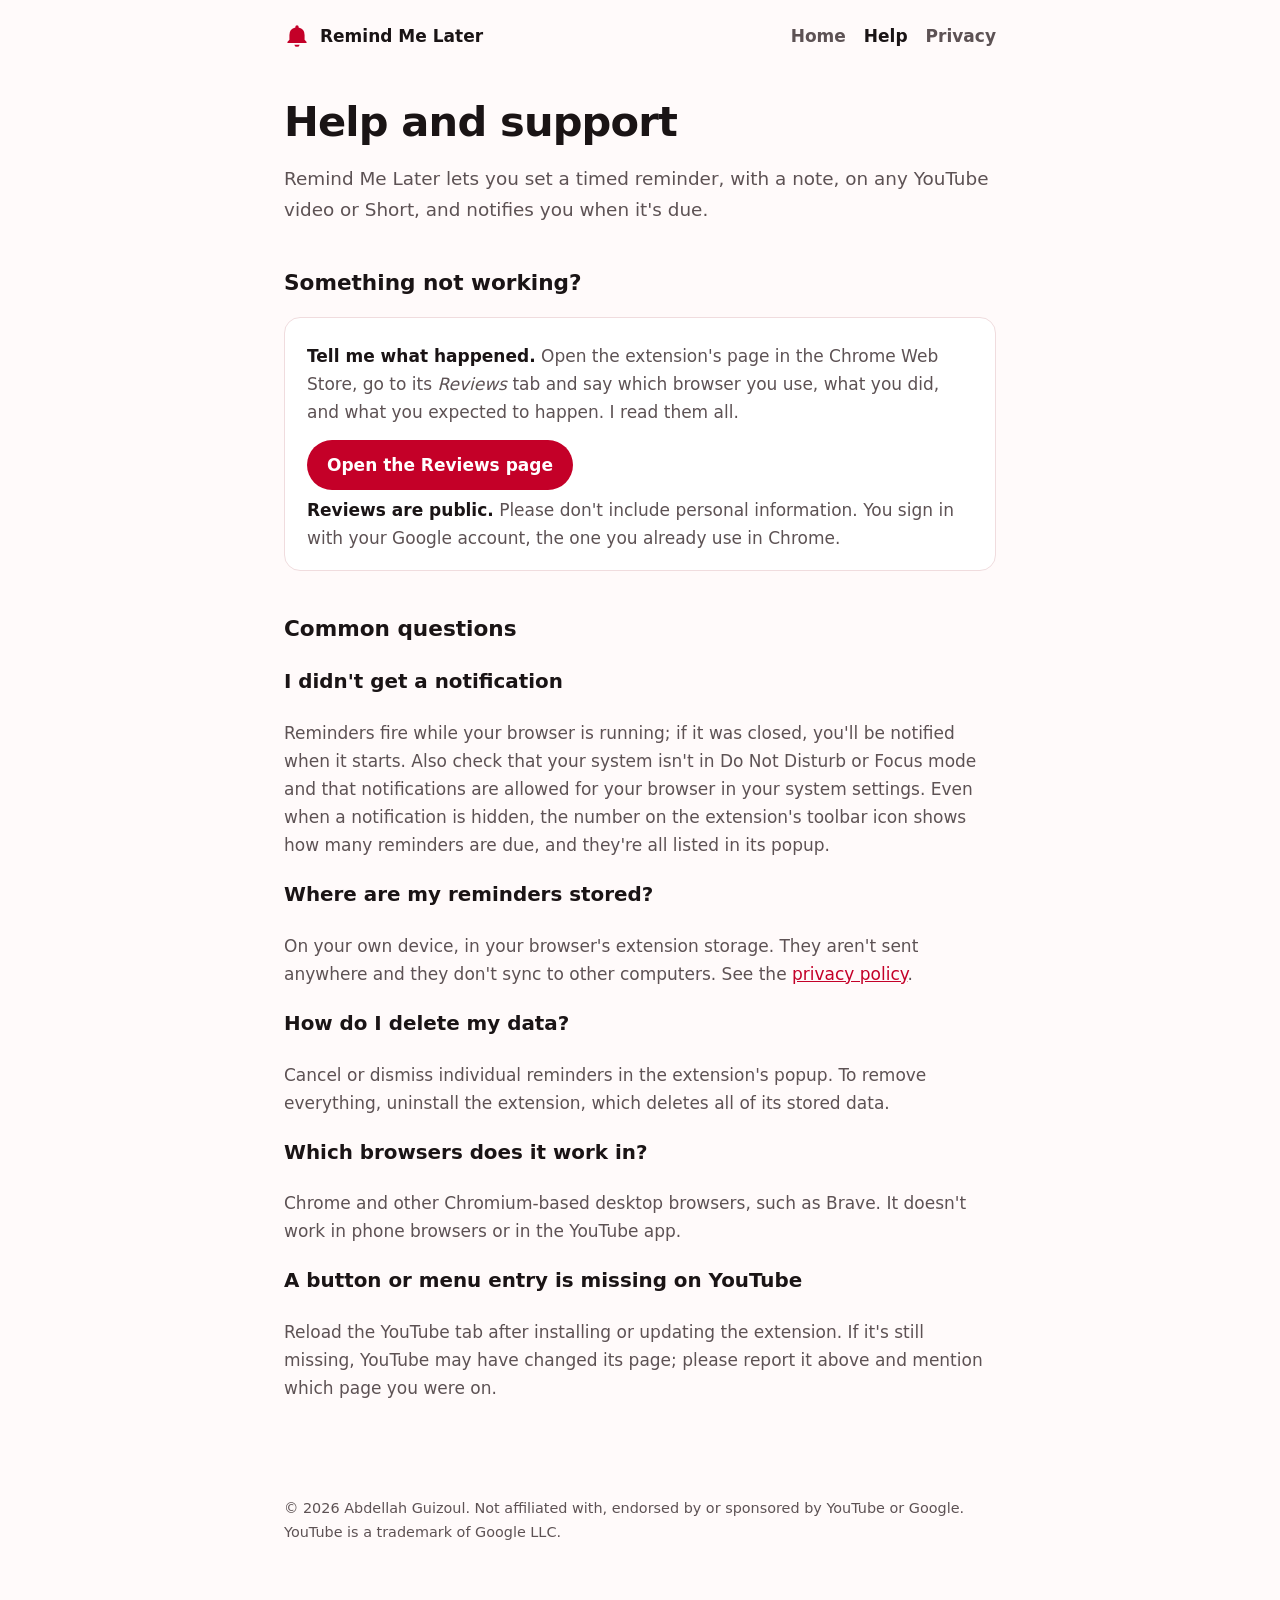
==== help.html @ 3607dec7 "Home page is the welcome page; help moves to help.html" ====
<!DOCTYPE html>
<html lang="en">
<head>
  <meta charset="UTF-8">
  <meta name="viewport" content="width=device-width, initial-scale=1">
  <meta name="color-scheme" content="light dark">
  <title>Remind Me Later: help and support</title>
  <meta name="description" content="Help for the Remind Me Later browser extension, which sets timed reminders on YouTube videos and Shorts.">
  <link rel="stylesheet" href="style.css">
</head>
<body>
  <header>
    <a class="brand" href="./"><svg viewBox="0 0 24 24" aria-hidden="true"><path d="M12 22a2.5 2.5 0 0 0 2.45-2h-4.9A2.5 2.5 0 0 0 12 22Zm7-6.5V11a7 7 0 0 0-5.5-6.84V3.5a1.5 1.5 0 0 0-3 0v.66A7 7 0 0 0 5 11v4.5L3.3 17.2a.75.75 0 0 0 .53 1.3h16.34a.75.75 0 0 0 .53-1.3L19 15.5Z"/></svg>Remind Me Later</a>
    <nav aria-label="Pages"><a href="./">Home</a><a href="help.html" aria-current="page">Help</a><a href="privacy.html">Privacy</a></nav>
  </header>
  <main>
    <h1>Help and support</h1>
    <p class="lead">Remind Me Later lets you set a timed reminder, with a note, on any YouTube video or Short, and notifies you when it's due.</p>

    <h2>Something not working?</h2>
    <div class="card">
      <p><strong>Tell me what happened.</strong> Open the extension's page in the Chrome Web Store, go to its <em>Reviews</em> tab and say which browser you use, what you did, and what you expected to happen. I read them all.</p>
      <p><a class="button" data-link="reviews" target="_blank" rel="noopener noreferrer" hidden>Open the Reviews page</a></p>
      <p><strong>Reviews are public.</strong> Please don't include personal information. You sign in with your Google account, the one you already use in Chrome.</p>
    </div>

    <h2>Common questions</h2>

    <h3>I didn't get a notification</h3>
    <p>Reminders fire while your browser is running; if it was closed, you'll be notified when it starts. Also check that your system isn't in Do Not Disturb or Focus mode and that notifications are allowed for your browser in your system settings. Even when a notification is hidden, the number on the extension's toolbar icon shows how many reminders are due, and they're all listed in its popup.</p>

    <h3>Where are my reminders stored?</h3>
    <p>On your own device, in your browser's extension storage. They aren't sent anywhere and they don't sync to other computers. See the <a href="privacy.html">privacy policy</a>.</p>

    <h3>How do I delete my data?</h3>
    <p>Cancel or dismiss individual reminders in the extension's popup. To remove everything, uninstall the extension, which deletes all of its stored data.</p>

    <h3>Which browsers does it work in?</h3>
    <p>Chrome and other Chromium-based desktop browsers, such as Brave. It doesn't work in phone browsers or in the YouTube app.</p>

    <h3>A button or menu entry is missing on YouTube</h3>
    <p>Reload the YouTube tab after installing or updating the extension. If it's still missing, YouTube may have changed its page; please report it above and mention which page you were on.</p>
  </main>
  <footer>
    <p>© 2026 Abdellah Guizoul. Not affiliated with, endorsed by or sponsored by YouTube or Google. YouTube is a trademark of Google LLC.</p>
  </footer>
</body>
</html>
---- style.css ----
:root { --accent: #c40028; --bg: #fffafa; --text: #1a1415; --muted: #5d5254; --card: #fff; --border: #f0dcde; color-scheme: light; }
@media (prefers-color-scheme: dark) {
  :root { --accent: #ff4e63; --bg: #0f0c0d; --text: #f5f0f1; --muted: #b5a9ac; --card: #191415; --border: #2f2427; color-scheme: dark; }
}
* { box-sizing: border-box; }
body { margin: 0; background: var(--bg); color: var(--text); font: 17px/1.65 system-ui, -apple-system, "Segoe UI", Roboto, Arial, sans-serif; }
a { color: var(--accent); }
header { max-width: 760px; margin: 0 auto; padding: 22px 24px 0; display: flex; flex-wrap: wrap; align-items: center; justify-content: space-between; gap: 12px; }
.brand { display: inline-flex; align-items: center; gap: 10px; font-weight: 800; color: var(--text); text-decoration: none; }
.brand svg { width: 26px; height: 26px; fill: var(--accent); }
nav { display: flex; gap: 18px; }
nav a { color: var(--muted); text-decoration: none; font-weight: 600; }
nav a[aria-current="page"], nav a:hover { color: var(--text); }
main { max-width: 760px; margin: 0 auto; padding: 24px 24px 64px; }
h1 { font-size: clamp(2rem, 5vw, 2.6rem); line-height: 1.15; letter-spacing: -.02em; margin: 24px 0 8px; }
h2 { font-size: 1.35rem; margin: 40px 0 8px; }
p, li { color: var(--muted); }
strong { color: var(--text); }
.lead { font-size: 1.15rem; }
.meta { font-size: .95rem; }
.card { background: var(--card); border: 1px solid var(--border); border-radius: 16px; padding: 18px 22px; margin: 16px 0; }
.card p { margin: 6px 0 0; }
.button { display: inline-block; margin-top: 8px; padding: 11px 20px; border-radius: 999px; background: var(--accent); color: #fff; font-weight: 700; text-decoration: none; }
@media (prefers-color-scheme: dark) { .button { color: #1a0b0e; } }
table { width: 100%; border-collapse: collapse; margin: 12px 0; font-size: .95rem; }
th, td { text-align: left; padding: 10px 12px; border-bottom: 1px solid var(--border); vertical-align: top; }
th { color: var(--text); }
td:first-child { white-space: nowrap; color: var(--text); font-family: ui-monospace, Consolas, monospace; font-size: .9rem; }
footer { max-width: 760px; margin: 0 auto; padding: 0 24px 48px; color: var(--muted); font-size: .9rem; }
:focus-visible { outline: 3px solid var(--accent); outline-offset: 3px; border-radius: 4px; }
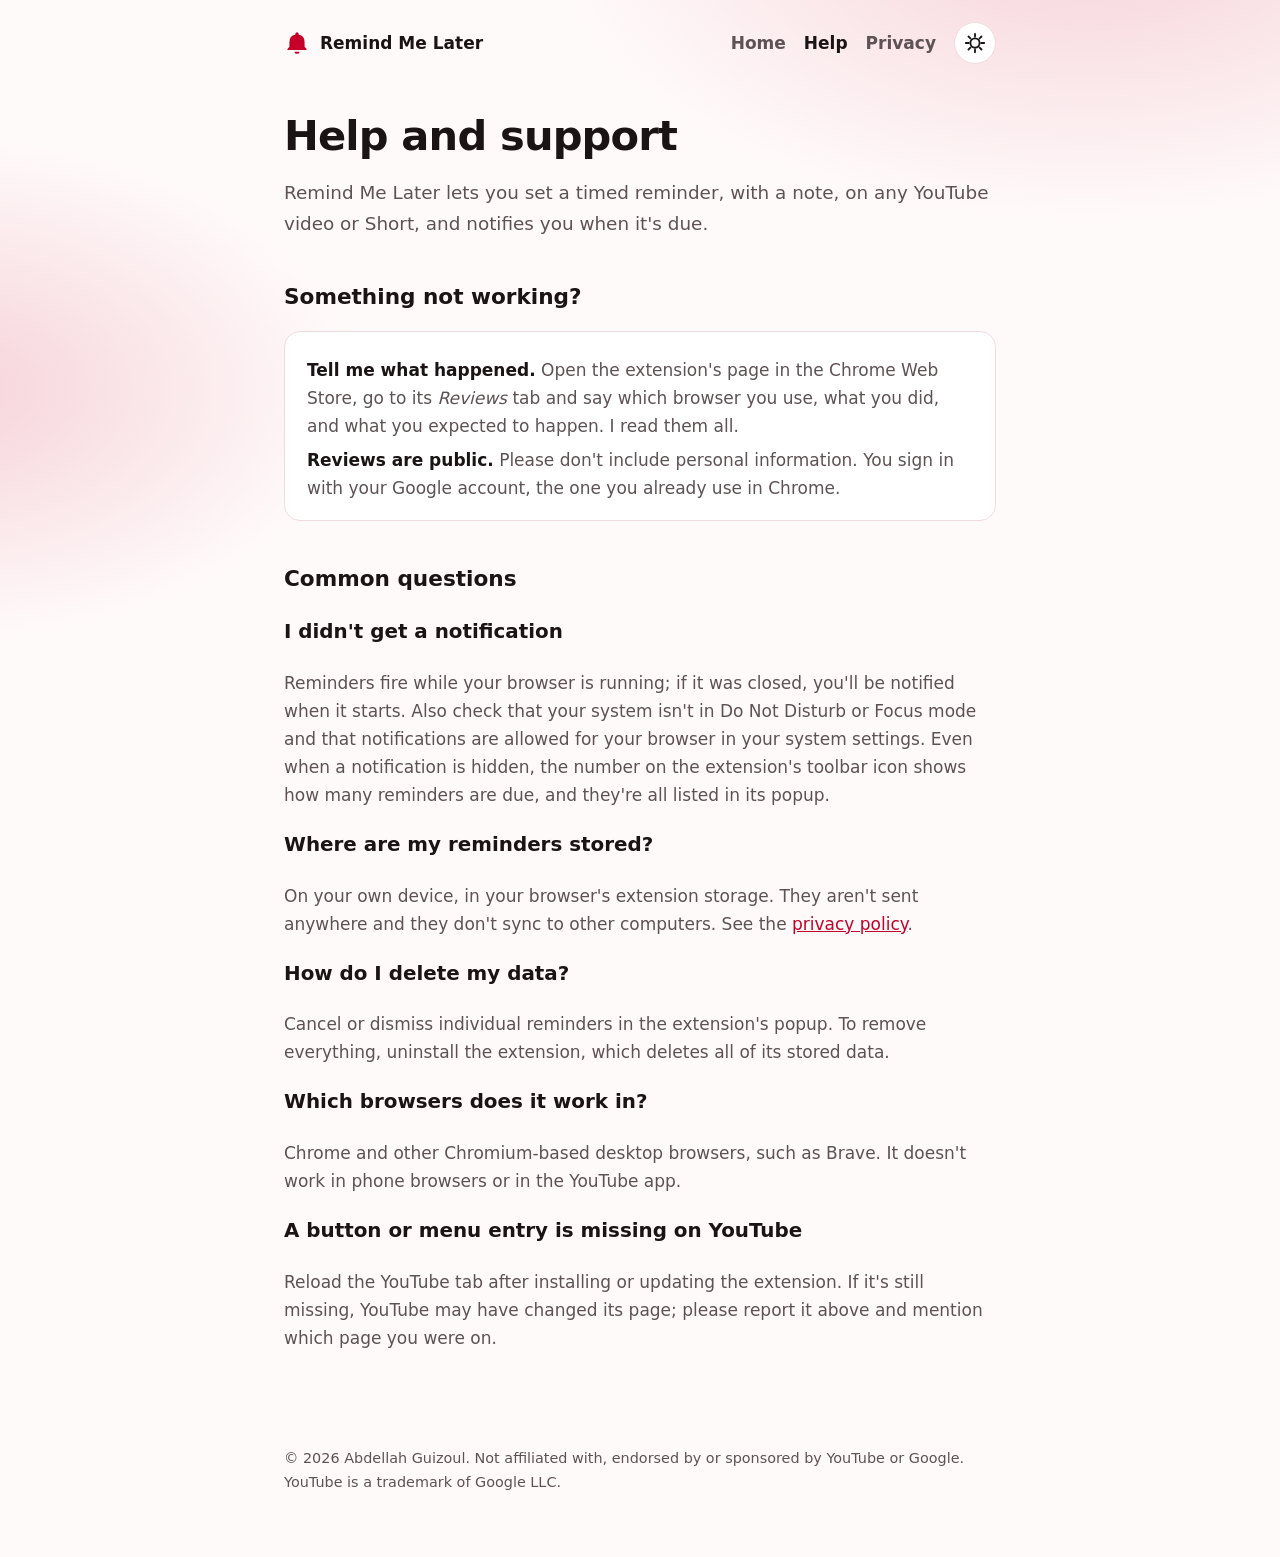
==== commit 1960a104: "Help and privacy follow the home page theme; fix hidden button" ====
--- a/help.html
+++ b/help.html
@@ -7,11 +7,18 @@
   <title>Remind Me Later: help and support</title>
   <meta name="description" content="Help for the Remind Me Later browser extension, which sets timed reminders on YouTube videos and Shorts.">
   <link rel="stylesheet" href="style.css">
+  <script src="theme.js"></script>
 </head>
 <body>
   <header>
     <a class="brand" href="./"><svg viewBox="0 0 24 24" aria-hidden="true"><path d="M12 22a2.5 2.5 0 0 0 2.45-2h-4.9A2.5 2.5 0 0 0 12 22Zm7-6.5V11a7 7 0 0 0-5.5-6.84V3.5a1.5 1.5 0 0 0-3 0v.66A7 7 0 0 0 5 11v4.5L3.3 17.2a.75.75 0 0 0 .53 1.3h16.34a.75.75 0 0 0 .53-1.3L19 15.5Z"/></svg>Remind Me Later</a>
-    <nav aria-label="Pages"><a href="./">Home</a><a href="help.html" aria-current="page">Help</a><a href="privacy.html">Privacy</a></nav>
+    <div class="bar">
+      <nav aria-label="Pages"><a href="./">Home</a><a href="help.html" aria-current="page">Help</a><a href="privacy.html">Privacy</a></nav>
+      <button id="theme" class="icon-button" type="button" aria-pressed="false" aria-label="Switch to dark mode">
+        <svg class="sun" viewBox="0 0 24 24" aria-hidden="true"><path d="M12 7a5 5 0 1 0 0 10 5 5 0 0 0 0-10Zm0-5h0v3m0 14v3M2 12h3m14 0h3M4.9 4.9 7 7m10 10 2.1 2.1M4.9 19.1 7 17M17 7l2.1-2.1" fill="none" stroke="currentColor" stroke-width="2" stroke-linecap="round"/></svg>
+        <svg class="moon" viewBox="0 0 24 24" aria-hidden="true"><path d="M20 14.5A8.5 8.5 0 0 1 9.5 4a8.5 8.5 0 1 0 10.5 10.5Z"/></svg>
+      </button>
+    </div>
   </header>
   <main>
     <h1>Help and support</h1>
@@ -44,5 +51,6 @@
   <footer>
     <p>© 2026 Abdellah Guizoul. Not affiliated with, endorsed by or sponsored by YouTube or Google. YouTube is a trademark of Google LLC.</p>
   </footer>
+  <script src="site.js" defer></script>
 </body>
 </html>
--- a/style.css
+++ b/style.css
@@ -1,9 +1,11 @@
-:root { --accent: #c40028; --bg: #fffafa; --text: #1a1415; --muted: #5d5254; --card: #fff; --border: #f0dcde; color-scheme: light; }
+:root { --accent: #c40028; --bg: #fffafa; --text: #1a1415; --muted: #5d5254; --card: #fff; --on-accent: #fff; --soft: #fbeff0; --border: #f0dcde; --glow: rgba(196, 0, 40, .16); color-scheme: light; }
 @media (prefers-color-scheme: dark) {
-  :root { --accent: #ff4e63; --bg: #0f0c0d; --text: #f5f0f1; --muted: #b5a9ac; --card: #191415; --border: #2f2427; color-scheme: dark; }
+  :root:not([data-theme="light"]) { --accent: #ff4e63; --on-accent: #1a0b0e; --bg: #0f0c0d; --text: #f5f0f1; --muted: #b5a9ac; --card: #191415; --soft: #241a1c; --border: #2f2427; --glow: rgba(255, 78, 99, .18); color-scheme: dark; }
 }
+:root[data-theme="dark"] { --accent: #ff4e63; --on-accent: #1a0b0e; --bg: #0f0c0d; --text: #f5f0f1; --muted: #b5a9ac; --card: #191415; --soft: #241a1c; --border: #2f2427; --glow: rgba(255, 78, 99, .18); color-scheme: dark; }
 * { box-sizing: border-box; }
-body { margin: 0; background: var(--bg); color: var(--text); font: 17px/1.65 system-ui, -apple-system, "Segoe UI", Roboto, Arial, sans-serif; }
+[hidden] { display: none !important; }
+body { margin: 0; background-color: var(--bg); background-image: radial-gradient(900px 500px at 85% -5%, var(--glow), transparent 60%), radial-gradient(700px 420px at -5% 25%, var(--glow), transparent 60%); background-repeat: no-repeat; color: var(--text); font: 17px/1.65 system-ui, -apple-system, "Segoe UI", Roboto, Arial, sans-serif; }
 a { color: var(--accent); }
 header { max-width: 760px; margin: 0 auto; padding: 22px 24px 0; display: flex; flex-wrap: wrap; align-items: center; justify-content: space-between; gap: 12px; }
 .brand { display: inline-flex; align-items: center; gap: 10px; font-weight: 800; color: var(--text); text-decoration: none; }
@@ -20,11 +22,18 @@
 .meta { font-size: .95rem; }
 .card { background: var(--card); border: 1px solid var(--border); border-radius: 16px; padding: 18px 22px; margin: 16px 0; }
 .card p { margin: 6px 0 0; }
-.button { display: inline-block; margin-top: 8px; padding: 11px 20px; border-radius: 999px; background: var(--accent); color: #fff; font-weight: 700; text-decoration: none; }
-@media (prefers-color-scheme: dark) { .button { color: #1a0b0e; } }
+.button { display: inline-block; margin-top: 8px; padding: 11px 20px; border-radius: 999px; background: var(--accent); color: var(--on-accent); font-weight: 700; text-decoration: none; }
 table { width: 100%; border-collapse: collapse; margin: 12px 0; font-size: .95rem; }
 th, td { text-align: left; padding: 10px 12px; border-bottom: 1px solid var(--border); vertical-align: top; }
 th { color: var(--text); }
 td:first-child { white-space: nowrap; color: var(--text); font-family: ui-monospace, Consolas, monospace; font-size: .9rem; }
 footer { max-width: 760px; margin: 0 auto; padding: 0 24px 48px; color: var(--muted); font-size: .9rem; }
 :focus-visible { outline: 3px solid var(--accent); outline-offset: 3px; border-radius: 4px; }
+
+.bar { display: flex; align-items: center; gap: 18px; }
+.icon-button { width: 42px; height: 42px; display: grid; place-items: center; border-radius: 50%; border: 1px solid var(--border); background: var(--card); color: var(--text); cursor: pointer; transition: background-color .15s ease, border-color .15s ease, color .15s ease; }
+.icon-button:hover { background: var(--soft); border-color: var(--accent); color: var(--accent); }
+.icon-button svg { width: 22px; height: 22px; grid-area: 1 / 1; fill: currentColor; }
+.icon-button .moon { display: none; }
+:root[data-theme="dark"] .icon-button .sun, .icon-button[aria-pressed="true"] .sun { display: none; }
+:root[data-theme="dark"] .icon-button .moon, .icon-button[aria-pressed="true"] .moon { display: block; }
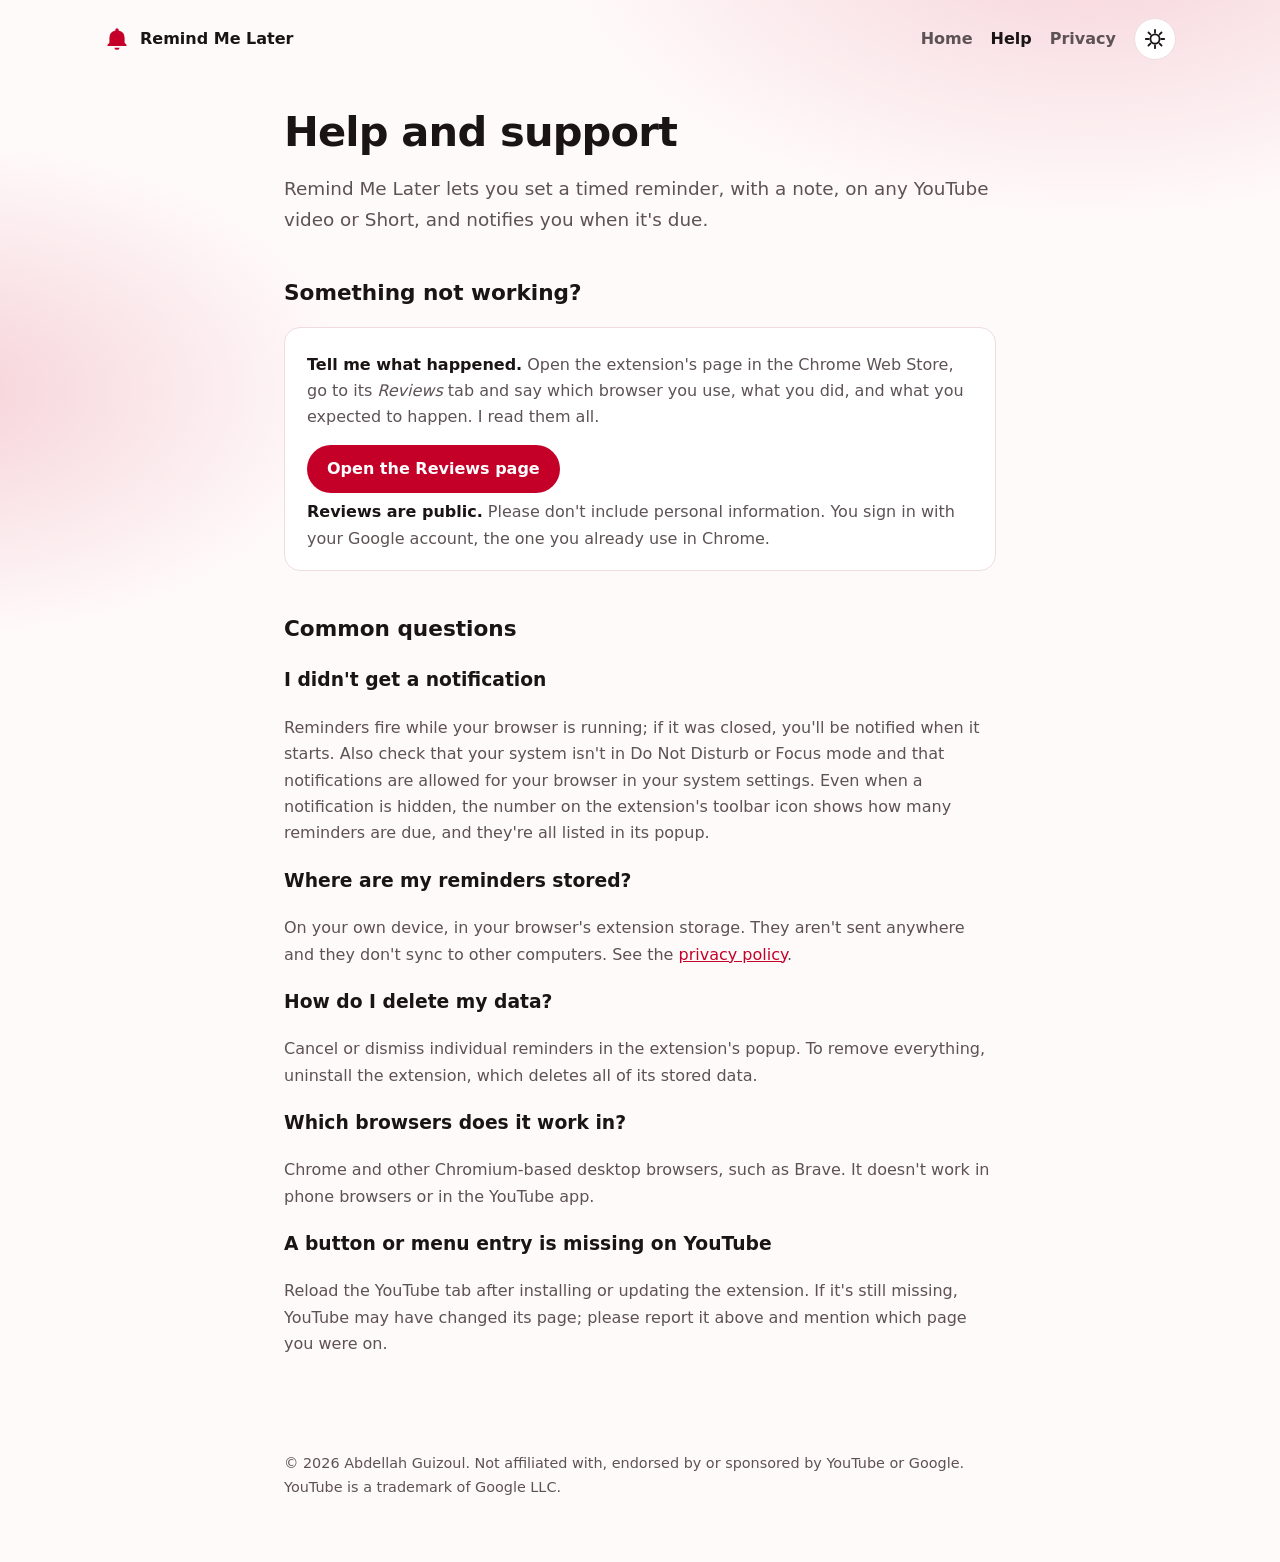
==== commit b26247c4: "Add the Add to Chrome and reviews buttons" ====
--- a/help.html
+++ b/help.html
@@ -27,7 +27,7 @@
     <h2>Something not working?</h2>
     <div class="card">
       <p><strong>Tell me what happened.</strong> Open the extension's page in the Chrome Web Store, go to its <em>Reviews</em> tab and say which browser you use, what you did, and what you expected to happen. I read them all.</p>
-      <p><a class="button" data-link="reviews" target="_blank" rel="noopener noreferrer" hidden>Open the Reviews page</a></p>
+      <p><a class="button" data-link="reviews" href="https://chromewebstore.google.com/detail/plhlfinfdnfkbdhmklbagejmmdjhkoke/reviews" target="_blank" rel="noopener noreferrer">Open the Reviews page</a></p>
       <p><strong>Reviews are public.</strong> Please don't include personal information. You sign in with your Google account, the one you already use in Chrome.</p>
     </div>
 
--- a/style.css
+++ b/style.css
@@ -5,9 +5,9 @@
 :root[data-theme="dark"] { --accent: #ff4e63; --on-accent: #1a0b0e; --bg: #0f0c0d; --text: #f5f0f1; --muted: #b5a9ac; --card: #191415; --soft: #241a1c; --border: #2f2427; --glow: rgba(255, 78, 99, .18); color-scheme: dark; }
 * { box-sizing: border-box; }
 [hidden] { display: none !important; }
-body { margin: 0; background-color: var(--bg); background-image: radial-gradient(900px 500px at 85% -5%, var(--glow), transparent 60%), radial-gradient(700px 420px at -5% 25%, var(--glow), transparent 60%); background-repeat: no-repeat; color: var(--text); font: 17px/1.65 system-ui, -apple-system, "Segoe UI", Roboto, Arial, sans-serif; }
+body { margin: 0; background-color: var(--bg); background-image: radial-gradient(900px 500px at 85% -5%, var(--glow), transparent 60%), radial-gradient(700px 420px at -5% 25%, var(--glow), transparent 60%); background-repeat: no-repeat; color: var(--text); font: 16px/1.65 system-ui, -apple-system, "Segoe UI", Roboto, Arial, sans-serif; }
 a { color: var(--accent); }
-header { max-width: 760px; margin: 0 auto; padding: 22px 24px 0; display: flex; flex-wrap: wrap; align-items: center; justify-content: space-between; gap: 12px; }
+header { max-width: 1120px; margin: 0 auto; padding: 18px 24px 0; display: flex; flex-wrap: wrap; align-items: center; justify-content: space-between; gap: 12px; }
 .brand { display: inline-flex; align-items: center; gap: 10px; font-weight: 800; color: var(--text); text-decoration: none; }
 .brand svg { width: 26px; height: 26px; fill: var(--accent); }
 nav { display: flex; gap: 18px; }
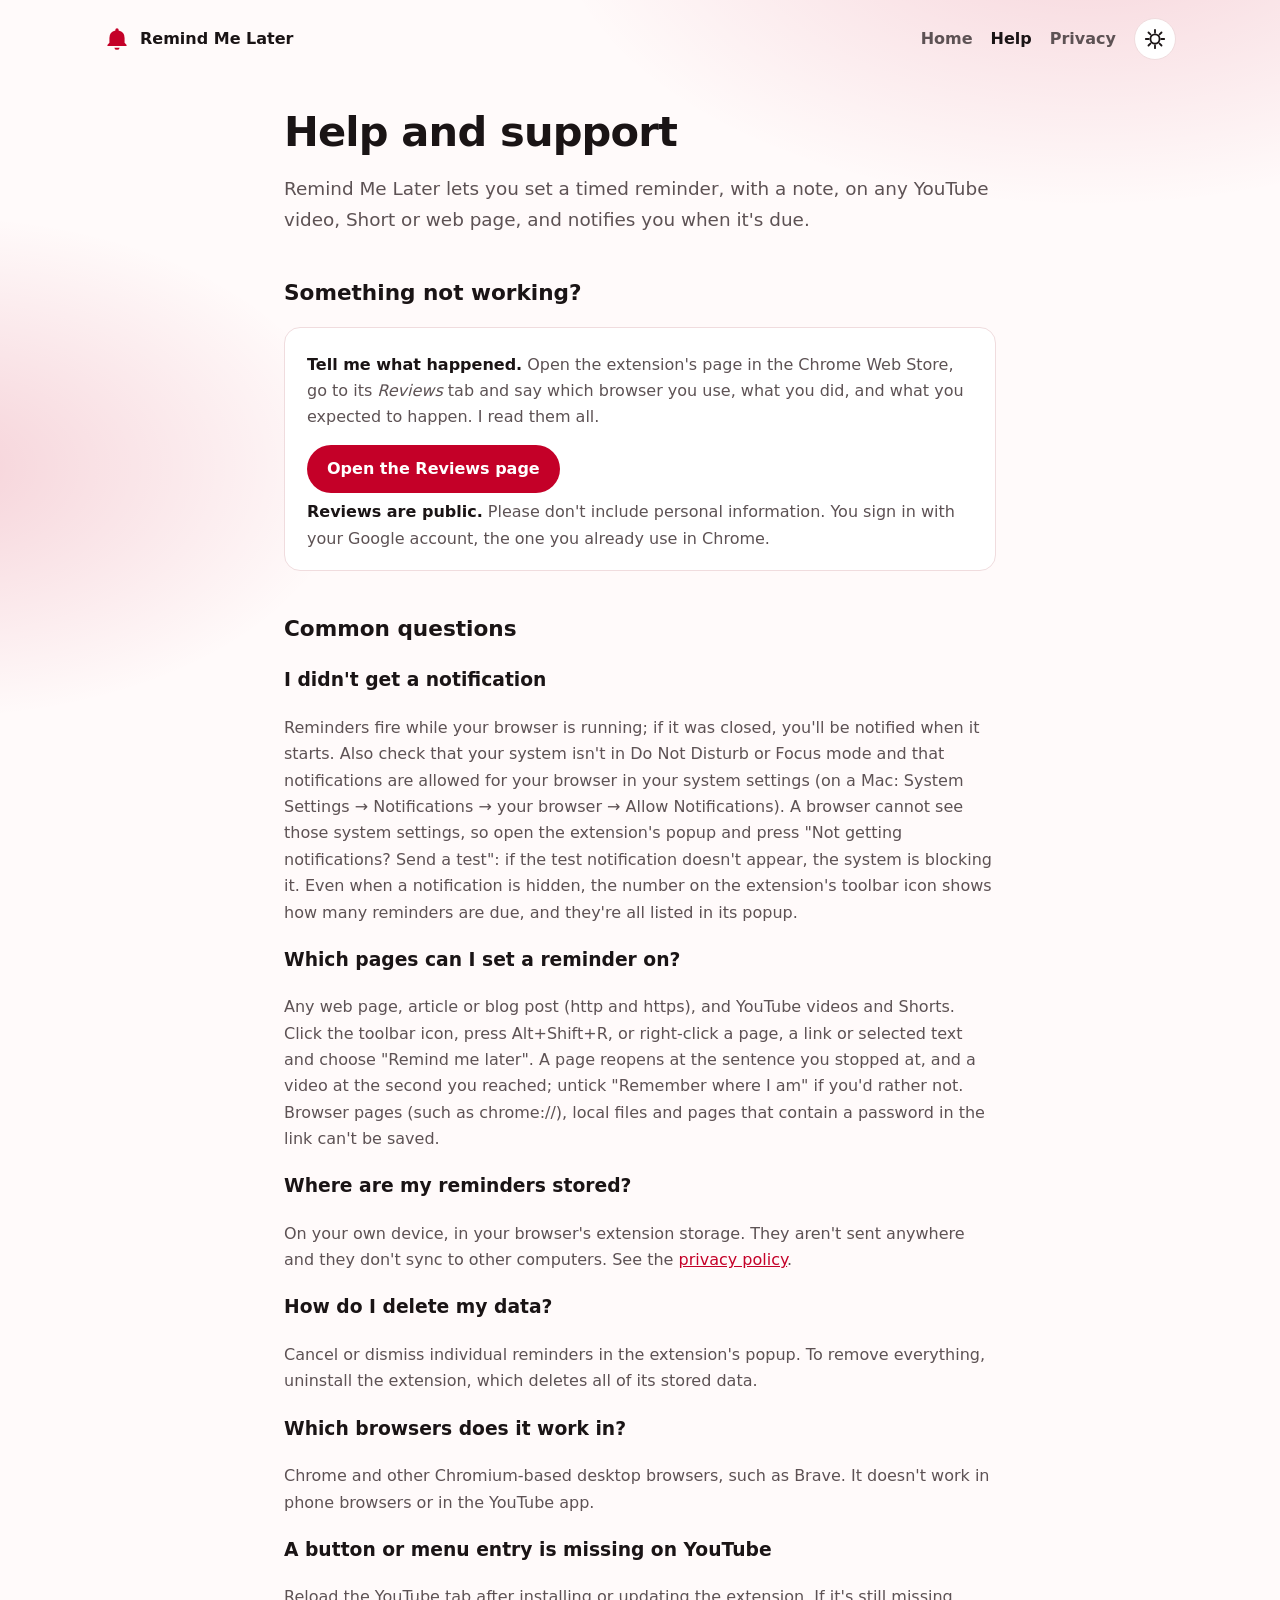
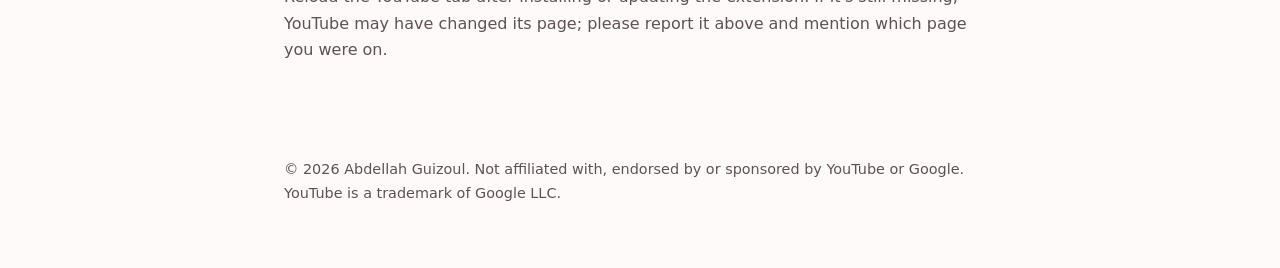
==== commit b148c9a2: "Site for version 1.1.0: reminders for any page, new icon, updated policy Home, help and privacy page" ====
--- a/help.html
+++ b/help.html
@@ -5,7 +5,7 @@
   <meta name="viewport" content="width=device-width, initial-scale=1">
   <meta name="color-scheme" content="light dark">
   <title>Remind Me Later: help and support</title>
-  <meta name="description" content="Help for the Remind Me Later browser extension, which sets timed reminders on YouTube videos and Shorts.">
+  <meta name="description" content="Help for the Remind Me Later browser extension, which sets timed reminders on YouTube videos, Shorts and web pages.">
   <link rel="stylesheet" href="style.css">
   <script src="theme.js"></script>
 </head>
@@ -22,7 +22,7 @@
   </header>
   <main>
     <h1>Help and support</h1>
-    <p class="lead">Remind Me Later lets you set a timed reminder, with a note, on any YouTube video or Short, and notifies you when it's due.</p>
+    <p class="lead">Remind Me Later lets you set a timed reminder, with a note, on any YouTube video, Short or web page, and notifies you when it's due.</p>
 
     <h2>Something not working?</h2>
     <div class="card">
@@ -34,7 +34,10 @@
     <h2>Common questions</h2>
 
     <h3>I didn't get a notification</h3>
-    <p>Reminders fire while your browser is running; if it was closed, you'll be notified when it starts. Also check that your system isn't in Do Not Disturb or Focus mode and that notifications are allowed for your browser in your system settings. Even when a notification is hidden, the number on the extension's toolbar icon shows how many reminders are due, and they're all listed in its popup.</p>
+    <p>Reminders fire while your browser is running; if it was closed, you'll be notified when it starts. Also check that your system isn't in Do Not Disturb or Focus mode and that notifications are allowed for your browser in your system settings (on a Mac: System Settings → Notifications → your browser → Allow Notifications). A browser cannot see those system settings, so open the extension's popup and press "Not getting notifications? Send a test": if the test notification doesn't appear, the system is blocking it. Even when a notification is hidden, the number on the extension's toolbar icon shows how many reminders are due, and they're all listed in its popup.</p>
+
+    <h3>Which pages can I set a reminder on?</h3>
+    <p>Any web page, article or blog post (http and https), and YouTube videos and Shorts. Click the toolbar icon, press Alt+Shift+R, or right-click a page, a link or selected text and choose "Remind me later". A page reopens at the sentence you stopped at, and a video at the second you reached; untick "Remember where I am" if you'd rather not. Browser pages (such as chrome://), local files and pages that contain a password in the link can't be saved.</p>
 
     <h3>Where are my reminders stored?</h3>
     <p>On your own device, in your browser's extension storage. They aren't sent anywhere and they don't sync to other computers. See the <a href="privacy.html">privacy policy</a>.</p>
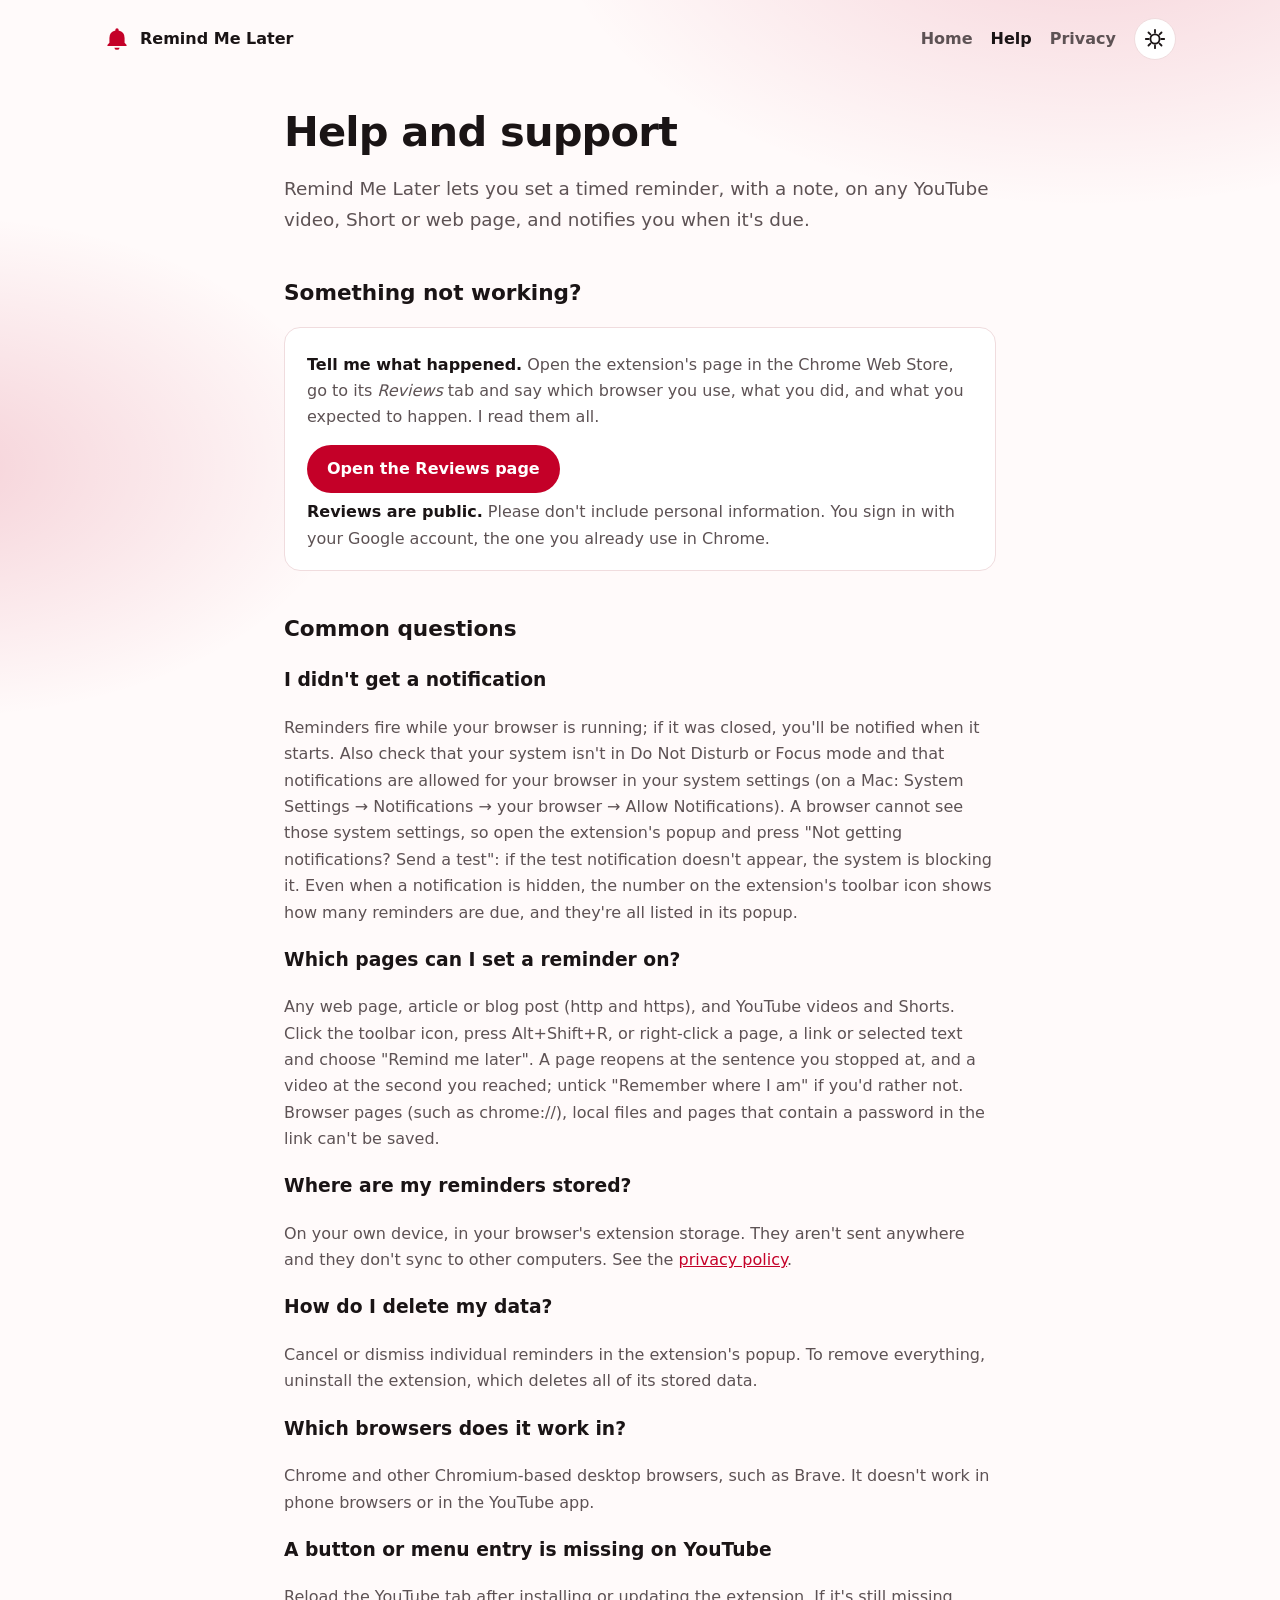
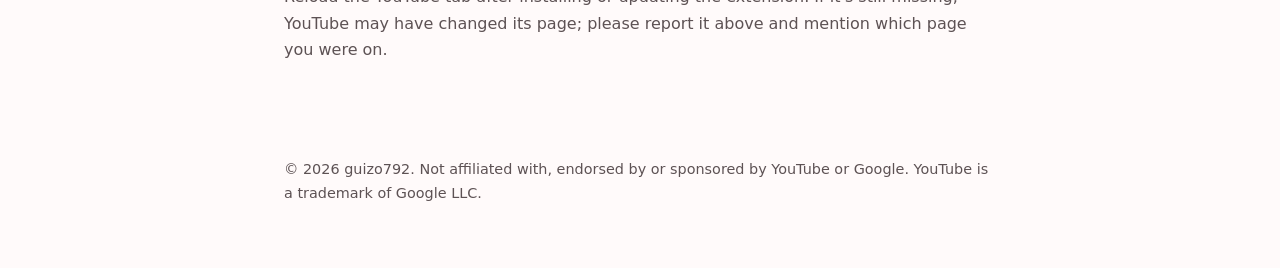
==== commit 0d36badf: "Show guizo792 as the developer name Co-Authored-By: Claude Sonnet 5.5 <noreply@anthropic.com>" ====
--- a/help.html
+++ b/help.html
@@ -52,7 +52,7 @@
     <p>Reload the YouTube tab after installing or updating the extension. If it's still missing, YouTube may have changed its page; please report it above and mention which page you were on.</p>
   </main>
   <footer>
-    <p>© 2026 Abdellah Guizoul. Not affiliated with, endorsed by or sponsored by YouTube or Google. YouTube is a trademark of Google LLC.</p>
+    <p>© 2026 guizo792. Not affiliated with, endorsed by or sponsored by YouTube or Google. YouTube is a trademark of Google LLC.</p>
   </footer>
   <script src="site.js" defer></script>
 </body>
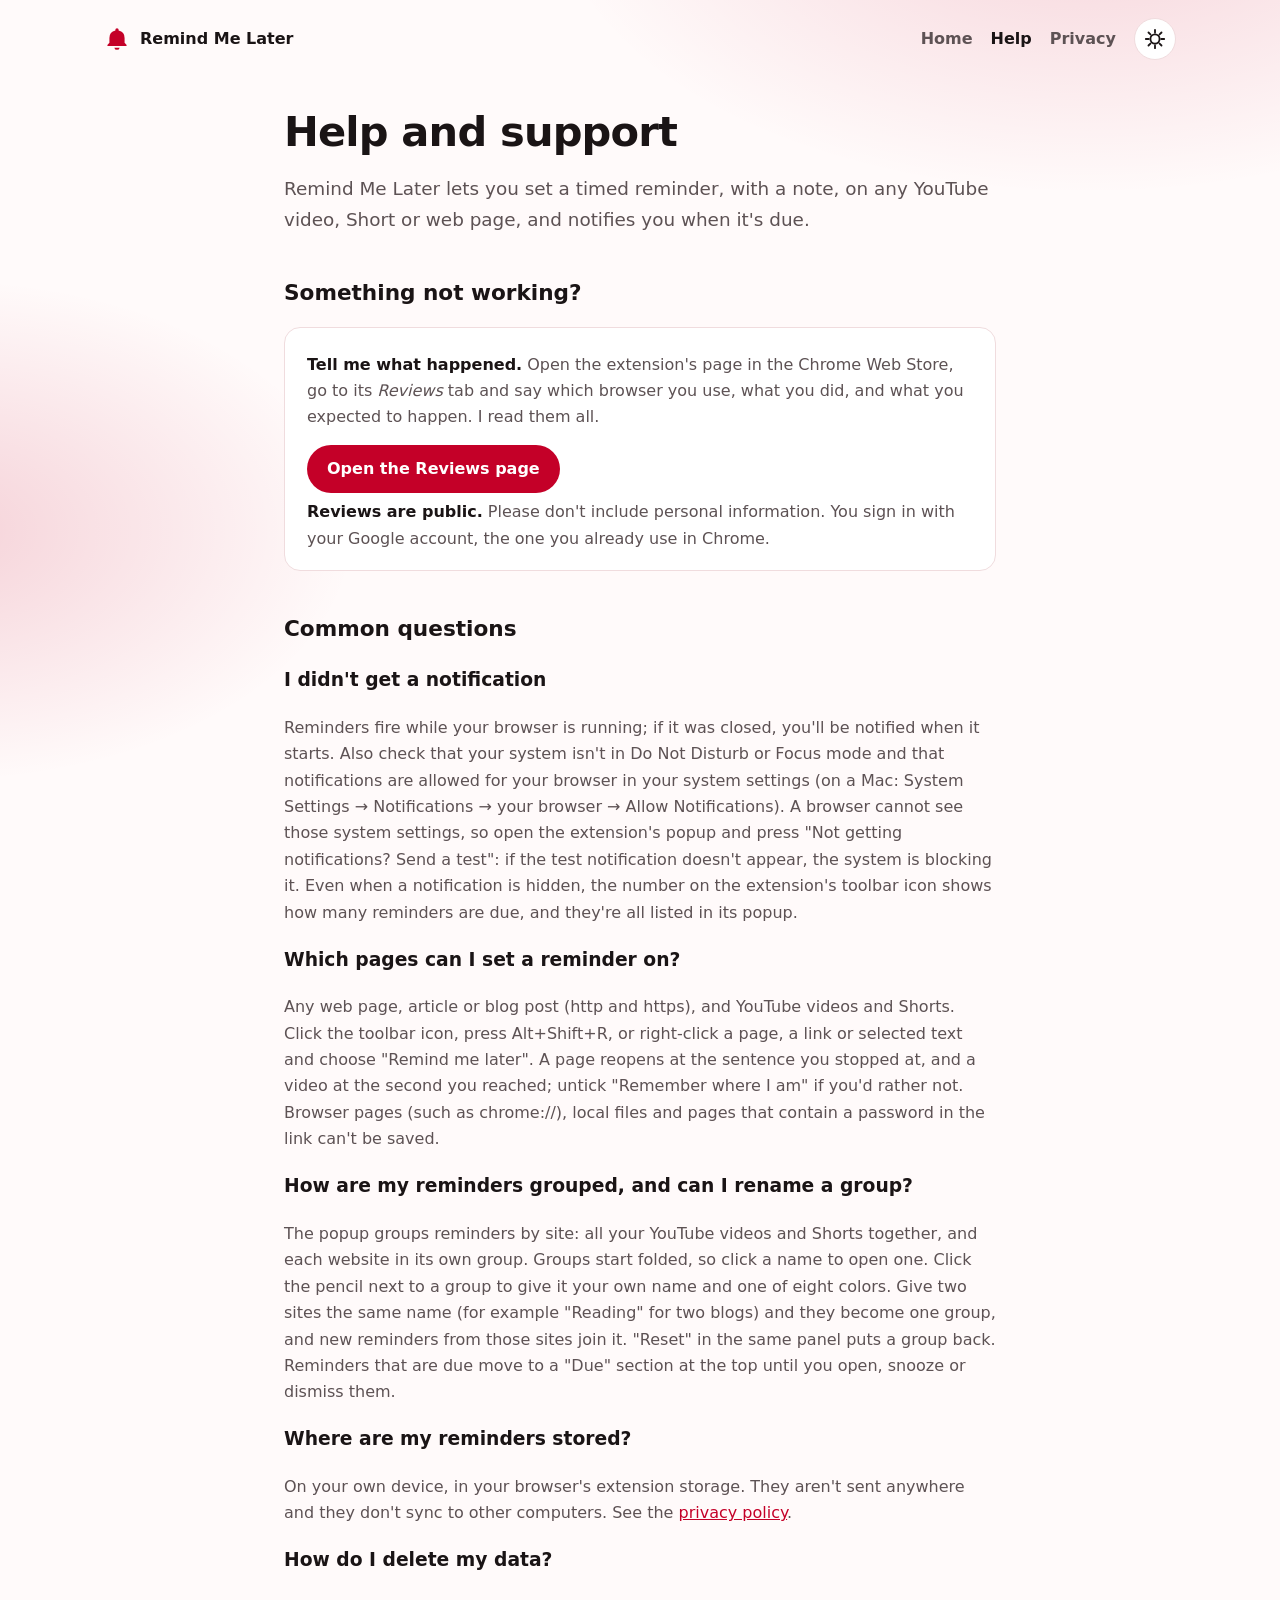
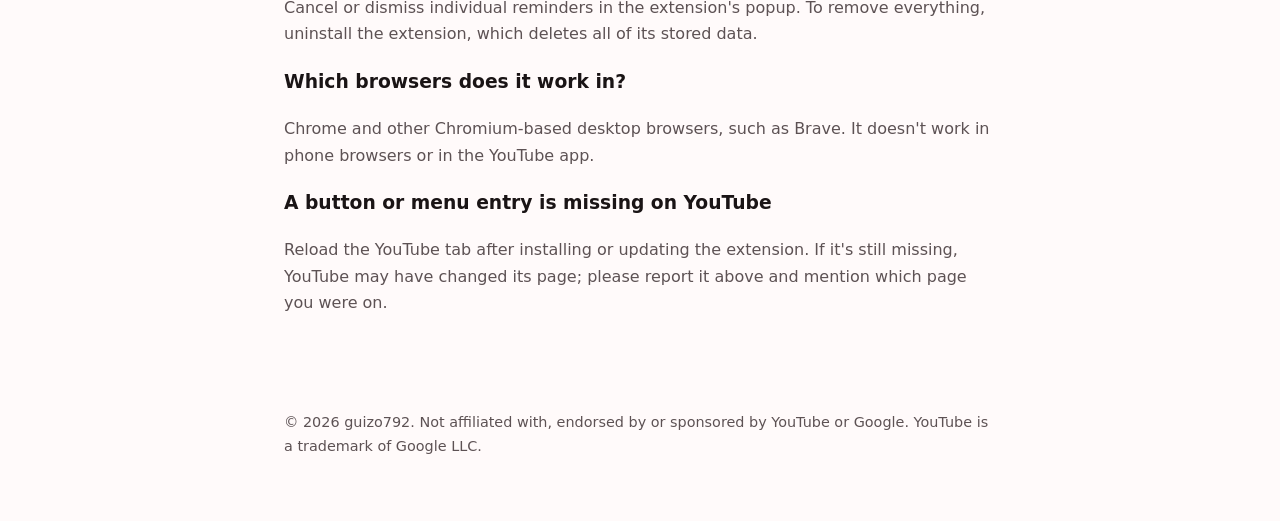
==== commit 2bcfa530: "Site: grouped reminders, group names and colors The privacy policy now mentions the names and colors" ====
--- a/help.html
+++ b/help.html
@@ -39,6 +39,9 @@
     <h3>Which pages can I set a reminder on?</h3>
     <p>Any web page, article or blog post (http and https), and YouTube videos and Shorts. Click the toolbar icon, press Alt+Shift+R, or right-click a page, a link or selected text and choose "Remind me later". A page reopens at the sentence you stopped at, and a video at the second you reached; untick "Remember where I am" if you'd rather not. Browser pages (such as chrome://), local files and pages that contain a password in the link can't be saved.</p>
 
+    <h3>How are my reminders grouped, and can I rename a group?</h3>
+    <p>The popup groups reminders by site: all your YouTube videos and Shorts together, and each website in its own group. Groups start folded, so click a name to open one. Click the pencil next to a group to give it your own name and one of eight colors. Give two sites the same name (for example "Reading" for two blogs) and they become one group, and new reminders from those sites join it. "Reset" in the same panel puts a group back. Reminders that are due move to a "Due" section at the top until you open, snooze or dismiss them.</p>
+
     <h3>Where are my reminders stored?</h3>
     <p>On your own device, in your browser's extension storage. They aren't sent anywhere and they don't sync to other computers. See the <a href="privacy.html">privacy policy</a>.</p>
 
